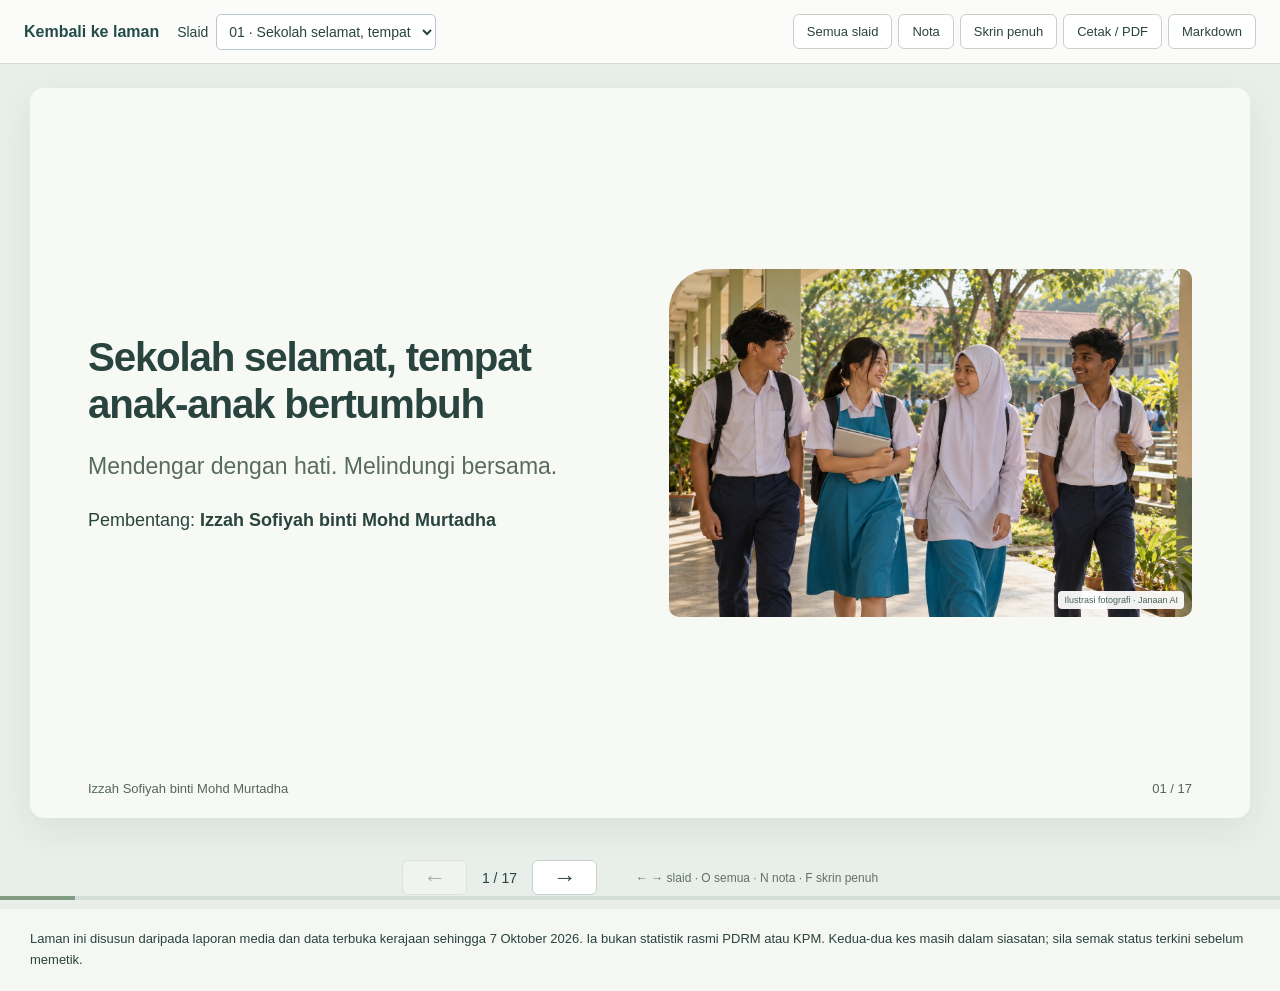
==== slaid/index.html @ 95ad990e "Create school safety report website and illustrated presentation" ====
<!doctype html>
<html lang="ms"><head><meta charset="utf-8"><meta name="viewport" content="width=device-width,initial-scale=1"><meta name="theme-color" content="#142c46"><meta name="description" content="Keselamatan dan kesejahteraan murid: cadangan berteraskan ihsan, tanggungjawab dan teknologi. Pembentang: Izzah Sofiyah binti Mohd Murtadha."><title>Sekolah selamat | Izzah Sofiyah</title><style>:root{--navy:#142c46;--blue:#244863;--gold:#dec28b;--paper:#f5f7fa;--ink:#172e43;--muted:#526478}*{box-sizing:border-box}body{margin:0;background:#dbe2ea;color:var(--ink);font-family:Calibri,"Avenir Next",Arial,sans-serif}button,a,select{-webkit-tap-highlight-color:transparent}button,select,.actions a{font:inherit}button,.actions a{cursor:pointer;border:1px solid #b9c6d3;border-radius:6px;background:white;color:var(--ink);padding:9px 13px;text-decoration:none}button:hover,.actions a:hover{background:#e7edf4}button:disabled{opacity:.35;cursor:default}:focus-visible{outline:3px solid #a97921;outline-offset:3px}.toolbar{min-height:64px;display:flex;align-items:center;gap:18px;padding:10px 24px;background:var(--paper);border-bottom:1px solid #c2cdda}.brand{font-weight:700;color:var(--navy);text-decoration:none;white-space:nowrap}.jump{display:flex;align-items:center;gap:8px;font-size:14px}.jump select{max-width:220px;padding:8px;border:1px solid #b9c6d3;border-radius:5px;background:white;color:var(--ink)}.actions{display:flex;gap:6px;margin-left:auto;font-size:13px}#deck{padding:24px 30px 18px}.slide{position:relative;background:var(--paper);max-width:1280px;min-height:640px;margin:0 auto 24px;padding:55px 66px 68px;border-top:6px solid var(--gold);box-shadow:0 12px 36px #142c4619;overflow-wrap:break-word}.js .slide{display:none}.js .slide.active{display:flex;flex-direction:column;justify-content:center;min-height:0;height:calc(100dvh - 170px)}.slide-content{width:100%;max-width:1120px;margin:auto 0}h1{font-family:Georgia,"Times New Roman",serif;font-weight:400;font-size:clamp(32px,3.6vw,54px);line-height:1.13;letter-spacing:-.025em;margin:0 0 24px;max-width:1000px}h2{font-size:clamp(20px,2vw,28px);line-height:1.3;font-weight:400;color:var(--muted);margin:0 0 25px}p,li{font-size:clamp(19px,1.85vw,27px);line-height:1.48}p{max-width:950px;margin:18px 0}ul{margin:8px 0 22px;padding:0;list-style:none;display:grid;gap:17px}li{padding-left:23px;position:relative}li:before{content:'';position:absolute;width:7px;height:7px;background:#987235;left:0;top:.65em}strong{font-weight:700}blockquote{font-size:clamp(20px,1.9vw,28px);line-height:1.4;margin:30px 0 0;padding:12px 0 12px 22px;border-left:3px solid #aa803b;color:var(--blue);max-width:1040px}footer{position:absolute;bottom:22px;left:66px;right:66px;display:flex;justify-content:space-between;font-size:13px;color:var(--muted)}.cover,.statement{background:var(--navy);color:white}.cover h1{font-size:clamp(40px,4.8vw,70px);max-width:900px}.cover h2{color:var(--gold);font-size:clamp(23px,2.3vw,33px)}.cover p{font-size:clamp(18px,1.65vw,24px);max-width:880px}.cover blockquote,.statement blockquote{color:var(--gold);border-color:var(--gold)}.cover footer,.statement footer{color:#bdcddd}.statement h1{font-size:clamp(42px,5vw,72px);max-width:1000px}.statement p{font-size:clamp(23px,2.4vw,34px)}.pillars ul{grid-template-columns:repeat(3,1fr);gap:30px;margin-top:38px}.pillars li{border-top:3px solid #b49251;padding:24px 0 0}.pillars li:before{display:none}.process ul{counter-reset:step;gap:14px}.process li{padding-left:55px}.process li:before{counter-increment:step;content:counter(step);width:34px;height:34px;top:3px;border-radius:50%;display:grid;place-items:center;background:var(--navy);color:var(--gold);font-size:20px}.table-wrap{overflow-x:auto}table{border-collapse:collapse;width:100%;font-size:clamp(17px,1.65vw,24px);line-height:1.45}th{text-align:left;background:var(--navy);color:white;padding:16px}td{padding:19px 16px;border-bottom:1px solid #bdcad7}tr:nth-child(even){background:#e8eef4}.navigation{display:flex;align-items:center;justify-content:center;gap:15px;padding:0 20px 14px;font-size:14px}.navigation button{font-size:23px;padding:3px 20px}.hint{color:var(--muted);margin-left:24px;font-size:12px}.progress{position:fixed;bottom:0;left:0;width:100%;height:4px;background:#c5d1dd}#progress{height:100%;background:#a77a2f}#note-panel{position:fixed;z-index:4;bottom:52px;right:24px;width:min(560px,calc(100% - 48px));max-height:50vh;overflow:auto;padding:24px;background:#fff;box-shadow:0 5px 40px #0005;border:2px solid var(--gold);border-radius:8px}#note-panel section{display:none}#note-panel section.active{display:block}#note-panel h2{font-size:20px;margin:6px 0}#note-panel p{font-size:18px;line-height:1.6}#close-notes{float:right;font-size:13px}.overview .slide,.js.overview .slide{display:flex;height:auto;min-height:650px;margin-bottom:28px}.overview #deck{max-width:1340px;margin:auto}.overview .slide{cursor:pointer}.noscript{text-align:center}body:fullscreen .toolbar{display:none}body:fullscreen .slide.active{height:calc(100dvh - 100px)}@media(max-height:750px) and (min-width:801px){.slide{padding:30px 48px 48px}h1{font-size:38px;margin-bottom:18px}h2{font-size:23px;margin-bottom:17px}p,li{font-size:21px}ul{gap:12px}blockquote{margin-top:18px;font-size:22px}footer{bottom:15px;left:48px;right:48px}.cover h1,.statement h1{font-size:52px}.statement p{font-size:27px}td{padding:12px}table{font-size:19px}}@media(max-width:800px){.toolbar{flex-wrap:wrap;padding:10px 14px;gap:8px}.actions{width:100%;margin:0;flex-wrap:wrap;font-size:12px}.jump{margin-left:auto}.jump select{max-width:180px}#deck{padding:14px 12px}.js .slide.active{height:auto;min-height:calc(100dvh - 225px)}.slide{padding:32px 25px 65px;min-height:0}.cover h1,.statement h1{font-size:40px}.pillars ul{grid-template-columns:1fr;gap:15px}.pillars li{padding-top:12px}.slide footer{left:25px;right:25px;font-size:10px}blockquote{margin-top:22px}.hint{display:none}table{font-size:16px;min-width:600px}.navigation{padding-bottom:15px}.overview .slide,.js.overview .slide{min-height:0}body:fullscreen .slide.active{height:auto;min-height:calc(100dvh - 90px)}}@media print{@page{size:landscape;margin:0}body{background:white}.toolbar,.navigation,.progress,#note-panel,.noscript{display:none!important}#deck{padding:0!important;margin:0!important;max-width:none!important}.slide,.js .slide,.js .slide.active,.js.overview .slide{display:flex!important;flex-direction:column;justify-content:center;width:100%;height:100vh!important;min-height:0!important;max-width:none;margin:0;box-shadow:none;break-after:page;padding:14mm 17mm 18mm;print-color-adjust:exact;-webkit-print-color-adjust:exact}.slide:last-child{break-after:auto}h1{font-size:31pt}.cover h1,.statement h1{font-size:42pt}h2{font-size:19pt}p,li,.cover p{font-size:17pt}.statement p{font-size:22pt}blockquote{font-size:18pt}table{font-size:15pt}.slide footer{bottom:8mm}}
/* Softer teaching style: generous photo panels, calm green, shorter copy. */
:root{--navy:#234c49;--blue:#356a60;--gold:#d7b982;--paper:#fbfcf9;--ink:#29433f;--muted:#62716a}body{background:#e8eee9}.toolbar{border-color:#d1dcd5}.brand{font-weight:600}.slide{border-top:0;border-radius:14px;box-shadow:0 12px 35px #26483d12;padding:45px 58px 65px}.slide h1{font-family:"Avenir Next",Calibri,Arial,sans-serif;font-weight:600;font-size:clamp(32px,3.35vw,48px);letter-spacing:-.03em;max-width:1020px;line-height:1.15}.slide h2{color:#74816e;font-size:25px}.slide li{line-height:1.5}.slide li:before{background:#85a896;border-radius:50%}.slide blockquote{color:#476e61;border-color:#c9b482;font-size:24px;font-weight:400}.slide footer{left:58px;right:58px;color:#6c7d73}.slide.cover,.slide.statement,.slide.story{background:#f7faf4;color:var(--ink)}.slide.with-photo.active{display:grid;grid-template-columns:1.05fr 1fr;gap:32px;align-items:center;justify-content:normal}.slide.with-photo .slide-content{margin:0;min-width:0}.slide.with-photo h1{font-size:clamp(32px,3.15vw,46px);line-height:1.16}.slide.with-photo h2{font-size:23px}.slide.with-photo p{font-size:22px;line-height:1.5}.slide.cover p{font-size:18px}.slide.cover strong{font-weight:600}.slide.with-photo blockquote{font-size:23px;margin-top:24px}.slide-photo{margin:0;align-self:stretch;position:relative;min-width:0;min-height:0;display:flex;align-items:center}.slide-photo img{width:100%;height:100%;object-fit:cover;border-radius:90px 12px 12px 12px;object-position:center;min-height:0}.slide-photo figcaption{position:absolute;bottom:12px;right:12px;background:#fffE;color:#456359;border-radius:4px;padding:5px 8px;font-size:10px}.slide.closing{background:#234c49;color:#fff}.slide.closing h1{color:#fff}.slide.closing p{color:#e0ebe3}.slide.closing footer{color:#c6d6cf}.slide.story{background:#ecf2e8}.slide.story h1{font-size:55px;max-width:930px}.slide.story p{font-size:31px}.pillars li{border-color:#a7bda6}.pillars ul{gap:34px}.process li:before{background:#456b60;color:white}th{background:#456b60}td{border-color:#ccd8ce}tr:nth-child(even){background:#edf3ec}.overview .slide.with-photo{display:grid;height:660px}.overview .slide{border:1px solid #d4ded4}.progress{background:#d3ded7}#progress{background:#819c82}button,.actions a{border-color:#c6d2c9}button:hover,.actions a:hover{background:#e6eee5}.story:after{content:'“';position:absolute;right:65px;top:20px;font-family:Georgia,serif;font-size:190px;color:#d2dfce;pointer-events:none;z-index:0}.story .slide-content{position:relative;z-index:1}@media(max-height:750px) and (min-width:801px){.slide{padding:32px 48px 55px}.slide h1{font-size:37px}.slide h2{font-size:22px}.slide.with-photo h1{font-size:37px}.slide.with-photo p{font-size:20px}.slide.cover p{font-size:17px}.slide.with-photo blockquote{font-size:21px}.slide footer{left:48px;right:48px}.slide.story h1{font-size:49px}.slide.story p{font-size:28px}}@media(max-width:800px){.slide{padding:30px 25px 60px}.slide.with-photo.active,.overview .slide.with-photo{display:flex;flex-direction:column;height:auto;gap:22px}.slide.with-photo h1{font-size:34px}.slide.with-photo p{font-size:20px}.slide-photo{width:100%;height:260px;min-height:260px;order:1}.slide-photo img{border-radius:36px 8px 8px 8px;object-position:center 40%}.slide.with-photo .slide-content{order:0}.slide h1{font-size:32px}.slide h2{font-size:22px}.slide footer{left:25px;right:25px}.slide.story h1{font-size:38px}.slide.story p{font-size:25px}.slide blockquote{font-size:21px}.story:after{font-size:120px;right:20px}.slide li{font-size:20px}.slide.closing .slide-photo{height:220px;min-height:220px}}@media print{.slide{border-radius:0}.slide.with-photo,.js .slide.with-photo,.js .slide.with-photo.active{display:grid!important;grid-template-columns:1.05fr 1fr;gap:8mm}.slide-photo{height:145mm;min-height:0}.slide.with-photo h1{font-size:30pt}.slide.with-photo p,.slide.cover p{font-size:15pt}.slide.with-photo h2{font-size:18pt}.slide h1{font-size:29pt}.slide h2{font-size:19pt}.slide blockquote{font-size:17pt}.slide.story h1{font-size:38pt}.slide.story p{font-size:24pt}}
/* Keep photographic compositions intact and let the slide breathe. */
.slide.with-photo .slide-photo{align-self:center;height:auto;aspect-ratio:3/2;width:100%;background:#e8eee4;border-radius:42px 10px 10px 10px;overflow:hidden}.slide.with-photo .slide-photo img{height:100%;object-fit:contain;border-radius:0}.slide.with-photo .slide-photo figcaption{font-size:9px;bottom:8px;right:8px;padding:4px 6px}.slide.with-photo.story:after{display:none}.slide.with-photo.story h1{font-size:clamp(32px,3.15vw,46px)}.slide.with-photo.story p{font-size:24px}.slide.with-photo li{font-size:22px}.slide.with-photo.closing .slide-photo{background:#335b53}@media(max-height:750px) and (min-width:801px){.slide.with-photo li{font-size:20px}.slide.with-photo.story h1{font-size:37px}.slide.with-photo.story p{font-size:22px}}@media(max-width:800px){.slide.with-photo .slide-photo{min-height:0;height:auto;aspect-ratio:3/2;border-radius:28px 8px 8px 8px}.slide.with-photo li{font-size:20px}.slide.with-photo.story h1{font-size:34px}.slide.with-photo.story p{font-size:21px}}@media print{.slide.with-photo .slide-photo{height:auto;aspect-ratio:3/2;min-height:0}.slide.with-photo li{font-size:15pt}.slide.with-photo.story h1{font-size:30pt}.slide.with-photo.story p{font-size:17pt}}
/* Photographic layouts are authored into each slide, rather than a separate gallery. */
.slide.with-photo.ribbon.active,.overview .slide.with-photo.ribbon{display:grid;grid-template-columns:minmax(0,1fr) 29%;gap:34px}.slide.with-photo.ribbon .slide-photo{height:100%;max-height:440px;aspect-ratio:auto;border-radius:55px 10px 10px 10px}.slide.with-photo.ribbon .slide-photo img{object-fit:cover;object-position:50% 50%}.slide.with-photo.ribbon h1{font-size:36px}.slide.with-photo.ribbon h2{font-size:22px}.slide.with-photo.ribbon ul{gap:20px}.slide.with-photo.ribbon li{font-size:20px}.slide.with-photo.ribbon blockquote{font-size:21px}.slide.with-photo.process li{padding-left:47px}.slide.with-photo.process li:before{font-size:17px;width:30px;height:30px}.slide.with-photo:not(.cover):not(.closing) .slide-photo{box-shadow:0 9px 22px #234c4912}@media(max-width:800px){.slide.with-photo.ribbon.active,.overview .slide.with-photo.ribbon{display:flex}.slide.with-photo.ribbon .slide-photo{height:auto;max-height:none;aspect-ratio:3/2}.slide.with-photo.ribbon .slide-photo img{object-fit:contain}.slide.with-photo.ribbon h1{font-size:32px}}@media print{.slide.with-photo.ribbon,.js .slide.with-photo.ribbon.active{grid-template-columns:minmax(0,1fr) 29%}.slide.with-photo.ribbon h1{font-size:28pt}.slide.with-photo.ribbon li{font-size:15pt}}

.slide h2{color:#596c5b}.slide footer{color:#53665c}.slide.closing footer{color:#c6d6cf}</style></head>
<body><header class="toolbar"><a class="brand" href="../slaid.html">Kembali ke laman</a><label class="jump">Slaid <select id="jump" aria-label="Pilih slaid"><option value="1">01 · Sekolah selamat, tempat anak-anak bertumbuh</option><option value="2">02 · Kita mahu mereka datang dengan harapan, pulang dengan senyuman.</option><option value="3">03 · Melihat sekolah melalui mata seorang anak</option><option value="4">04 · Sebelum mencari jawapan, mari memahami.</option><option value="5">05 · Ada anak yang ingin bercerita, tetapi belum berani.</option><option value="6">06 · Perlindungan tumbuh apabila kita bergerak bersama</option><option value="7">07 · Kehadiran kita boleh membawa makna</option><option value="8">08 · Apabila seorang anak mula bercerita…</option><option value="9">09 · Rumah dan sekolah, satu lingkungan sokongan</option><option value="10">10 · Teknologi boleh mendekatkan bantuan</option><option value="11">11 · Bayangkan satu butang bantuan ditekan.</option><option value="12">12 · Menjaga keselamatan, memelihara maruah</option><option value="13">13 · Kita boleh bermula, langkah demi langkah.</option><option value="14">14 · Bagaimana kita tahu usaha ini membantu?</option><option value="15">15 · Tiga ikhtiar untuk masa hadapan mereka</option><option value="16">16 · Teknologi membantu. Kasih dan tanggungjawab melindungi.</option><option value="17">17 · Asas kandungan dan batas tafsiran</option></select></label><div class="actions"><button id="overview" title="Semua slaid (O)" aria-pressed="false">Semua slaid</button><button id="notes" title="Nota pembentang (N)" aria-pressed="false">Nota</button><button id="fullscreen" title="Skrin penuh (F)">Skrin penuh</button><button id="print">Cetak / PDF</button><a href="slides.md" download>Markdown</a></div></header>
<main id="deck"><section class="slide cover with-photo" id="slaid-1" aria-label="Slaid 1: Sekolah selamat, tempat anak-anak bertumbuh" tabindex="-1"><div class="slide-content"><h1>Sekolah selamat, tempat anak-anak bertumbuh</h1>
<h2>Mendengar dengan hati. Melindungi bersama.</h2>
<p>Pembentang: <strong>Izzah Sofiyah binti Mohd Murtadha</strong></p></div><figure class="slide-photo"><img src="assets/sahabat-sekolah.png" alt="Sahabat berjalan bersama di sekolah; ilustrasi fotografi AI"><figcaption>Ilustrasi fotografi · Janaan AI</figcaption></figure><footer><span>Izzah Sofiyah binti Mohd Murtadha</span><span>01 / 17</span></footer></section><section class="slide photo with-photo" id="slaid-2" aria-label="Slaid 2: Kita mahu mereka datang dengan harapan, pulang dengan senyuman." tabindex="-1"><div class="slide-content"><h1>Kita mahu mereka datang dengan harapan, pulang dengan senyuman.</h1>
<p>Belajar, berkawan dan membesar tanpa rasa takut.</p>
<blockquote>Rasa selamat ialah permulaan kepada pembelajaran.</blockquote></div><figure class="slide-photo"><img src="assets/sahabat-sekolah.png" alt="Persahabatan dalam suasana sekolah yang tenang; ilustrasi fotografi AI"><figcaption>Ilustrasi fotografi · Janaan AI</figcaption></figure><footer><span>Izzah Sofiyah binti Mohd Murtadha</span><span>02 / 17</span></footer></section><section class="slide photo with-photo" id="slaid-3" aria-label="Slaid 3: Melihat sekolah melalui mata seorang anak" tabindex="-1"><div class="slide-content"><h1>Melihat sekolah melalui mata seorang anak</h1>
<ul><li><strong>Di kelas</strong> , berani bertanya.</li><li><strong>Di asrama</strong> , tahu tempat meminta bantuan.</li><li><strong>Bersama rakan, juga dalam talian</strong> , dihormati dan diterima.</li></ul>
<blockquote>Rasa selamat bermula dalam pengalaman sehari-hari.</blockquote></div><figure class="slide-photo"><img src="assets/sahabat-sekolah.png" alt="Murid menikmati persahabatan dalam suasana sekolah yang mesra; ilustrasi fotografi AI"><figcaption>Ilustrasi fotografi · Janaan AI</figcaption></figure><footer><span>Izzah Sofiyah binti Mohd Murtadha</span><span>03 / 17</span></footer></section><section class="slide photo with-photo" id="slaid-4" aria-label="Slaid 4: Sebelum mencari jawapan, mari memahami." tabindex="-1"><div class="slide-content"><h1>Sebelum mencari jawapan, mari memahami.</h1>
<ul><li><strong>Dengar</strong> murid, keluarga dan pendidik.</li><li><strong>Fahami</strong> hubungan rakan dan keadaan sekolah.</li><li><strong>Semak bukti</strong> sebelum membuat kesimpulan.</li></ul>
<blockquote>Memahami dahulu membuka jalan untuk membantu.</blockquote></div><figure class="slide-photo"><img src="assets/guru-mendengar.png" alt="Guru mendengar pengalaman murid dengan penuh perhatian; ilustrasi fotografi AI"><figcaption>Ilustrasi fotografi · Janaan AI</figcaption></figure><footer><span>Izzah Sofiyah binti Mohd Murtadha</span><span>04 / 17</span></footer></section><section class="slide photo with-photo" id="slaid-5" aria-label="Slaid 5: Ada anak yang ingin bercerita, tetapi belum berani." tabindex="-1"><div class="slide-content"><h1>Ada anak yang ingin bercerita, tetapi belum berani.</h1>
<p>Mungkin dia bimbang tidak dipercayai. Mungkin dia takut keadaan menjadi lebih sukar.</p>
<blockquote>Langkah pertama kita: menyediakan ruang untuk didengar.</blockquote></div><figure class="slide-photo"><img src="assets/guru-mendengar.png" alt="Guru memberi perhatian ketika murid berbicara; ilustrasi fotografi AI"><figcaption>Ilustrasi fotografi · Janaan AI</figcaption></figure><footer><span>Izzah Sofiyah binti Mohd Murtadha</span><span>05 / 17</span></footer></section><section class="slide pillars ribbon with-photo" id="slaid-6" aria-label="Slaid 6: Perlindungan tumbuh apabila kita bergerak bersama" tabindex="-1"><div class="slide-content"><h1>Perlindungan tumbuh apabila kita bergerak bersama</h1>
<h2>Tiga perkara yang saling melengkapi</h2>
<ul><li><strong>Hubungan yang dipercayai</strong> , ada seseorang yang sudi mendengar.</li><li><strong>Tindakan yang jelas</strong> , bantuan diteruskan sehingga murid terlindung.</li><li><strong>Alat yang membantu</strong> , teknologi memudahkan kita menghubungkan kedua-duanya.</li></ul>
<blockquote>Mulakan dengan manusia, kemudian pilih alat yang benar-benar diperlukan.</blockquote></div><figure class="slide-photo"><img src="assets/guru-mendengar.png" alt="Hubungan yang dipercayai antara guru dengan murid; ilustrasi fotografi AI"><figcaption>Ilustrasi fotografi · Janaan AI</figcaption></figure><footer><span>Izzah Sofiyah binti Mohd Murtadha</span><span>06 / 17</span></footer></section><section class="slide photo with-photo" id="slaid-7" aria-label="Slaid 7: Kehadiran kita boleh membawa makna" tabindex="-1"><div class="slide-content"><h1>Kehadiran kita boleh membawa makna</h1>
<h2>Perhatian kecil, makna yang besar</h2>
<ul><li><strong>Bertanya khabar</strong> dan mengenali murid.</li><li><strong>Bimbing rakan menjaga rakan</strong>, tanpa hukuman oleh senior.</li><li><strong>Amalkan empati</strong> dalam kehidupan sekolah.</li><li><strong>Sokong guru dan warden</strong> dalam amanah menjaga anak-anak.</li></ul></div><figure class="slide-photo"><img src="assets/guru-menyambut.png" alt="Guru menyambut dan mendengar murid di sekolah; ilustrasi fotografi AI"><figcaption>Ilustrasi fotografi · Janaan AI</figcaption></figure><footer><span>Izzah Sofiyah binti Mohd Murtadha</span><span>07 / 17</span></footer></section><section class="slide photo process with-photo" id="slaid-8" aria-label="Slaid 8: Apabila seorang anak mula bercerita…" tabindex="-1"><div class="slide-content"><h1>Apabila seorang anak mula bercerita…</h1>
<ul><li><strong>Dengar</strong> dengan tenang.</li><li><strong>Lindungi</strong> keselamatannya.</li><li><strong>Hubungkan</strong> dengan petugas yang membantu.</li><li><strong>Susuli</strong> sehingga bantuan sampai.</li></ul>
<blockquote>Kepercayaan tumbuh selepas kita mendengar dan bertindak.</blockquote></div><figure class="slide-photo"><img src="assets/guru-mendengar.png" alt="Perbualan yang membuka jalan kepada bantuan; ilustrasi fotografi AI"><figcaption>Ilustrasi fotografi · Janaan AI</figcaption></figure><footer><span>Izzah Sofiyah binti Mohd Murtadha</span><span>08 / 17</span></footer></section><section class="slide photo with-photo" id="slaid-9" aria-label="Slaid 9: Rumah dan sekolah, satu lingkungan sokongan" tabindex="-1"><div class="slide-content"><h1>Rumah dan sekolah, satu lingkungan sokongan</h1>
<p>Perbualan yang tenang membuka ruang untuk anak berkongsi.</p>
<p><strong>“Apa yang menggembirakan hari ini? Ada perkara yang membuat kamu tidak selesa?”</strong></p>
<blockquote>Cadangan pembuka bicara, bukan soal siasat.</blockquote></div><figure class="slide-photo"><img src="assets/keluarga-mendengar.png" alt="Ibu mendengar anak bercerita selepas sekolah; ilustrasi fotografi AI"><figcaption>Ilustrasi fotografi · Janaan AI</figcaption></figure><footer><span>Izzah Sofiyah binti Mohd Murtadha</span><span>09 / 17</span></footer></section><section class="slide  " id="slaid-10" aria-label="Slaid 10: Teknologi boleh mendekatkan bantuan" tabindex="-1"><div class="slide-content"><h1>Teknologi boleh mendekatkan bantuan</h1>
<h2>Pilih mengikut keperluan sekolah</h2>
<div class="table-wrap"><table><thead><tr><th>Apabila murid memerlukan…</th><th>Alat boleh membantu…</th><th>Orang dewasa tetap perlu…</th></tr></thead><tbody><tr><td>Ruang untuk melapor</td><td>Saluran aduan digital</td><td>Mendengar dan melindungi pengadu</td></tr><tr><td>Bantuan segera</td><td>Butang SOS</td><td>Menerima amaran dan hadir membantu</td></tr><tr><td>Kawasan lebih terjaga</td><td>Rekod rondaan, sensor terpilih</td><td>Menyemak keadaan dan bertindak</td></tr><tr><td>Perhatian berterusan</td><td>Rekod tindakan susulan</td><td>Kembali memastikan murid selamat</td></tr></tbody></table></div></div><footer><span>Izzah Sofiyah binti Mohd Murtadha</span><span>10 / 17</span></footer></section><section class="slide photo story with-photo" id="slaid-11" aria-label="Slaid 11: Bayangkan satu butang bantuan ditekan." tabindex="-1"><div class="slide-content"><h1>Bayangkan satu butang bantuan ditekan.</h1>
<h2>Situasi rekaan untuk direnungkan bersama</h2>
<p>Amaran sampai ke telefon petugas.</p>
<p><strong>Namun, siapa yang akan datang?</strong></p>
<blockquote>Alat boleh menghantar isyarat. Perlindungan memerlukan seseorang yang menyahutnya.</blockquote></div><figure class="slide-photo"><img src="assets/teknologi-membantu.png" alt="Guru menerima maklumat melalui telefon dan bersedia mendapatkan bantuan; ilustrasi fotografi AI"><figcaption>Ilustrasi fotografi · Janaan AI</figcaption></figure><footer><span>Izzah Sofiyah binti Mohd Murtadha</span><span>11 / 17</span></footer></section><section class="slide photo with-photo" id="slaid-12" aria-label="Slaid 12: Menjaga keselamatan, memelihara maruah" tabindex="-1"><div class="slide-content"><h1>Menjaga keselamatan, memelihara maruah</h1>
<ul><li><strong>Jaga kerahsiaan</strong> maklumat murid.</li><li><strong>Semak amaran</strong>; alat boleh tersilap.</li><li><strong>Sediakan bantuan tanpa peranti.</strong></li><li><strong>Elakkan label automatik</strong> terhadap murid.</li></ul>
<blockquote>Menjaga dengan penuh hormat.</blockquote></div><figure class="slide-photo"><img src="assets/teknologi-membantu.png" alt="Teknologi digunakan dengan pertimbangan manusia; ilustrasi fotografi AI"><figcaption>Ilustrasi fotografi · Janaan AI</figcaption></figure><footer><span>Izzah Sofiyah binti Mohd Murtadha</span><span>12 / 17</span></footer></section><section class="slide photo process with-photo" id="slaid-13" aria-label="Slaid 13: Kita boleh bermula, langkah demi langkah." tabindex="-1"><div class="slide-content"><h1>Kita boleh bermula, langkah demi langkah.</h1>
<ul><li><strong>Kenali keperluan</strong> , dengar dan fahami sekolah.</li><li><strong>Cuba bersama</strong> , sokong petugas, pilih alat yang sesuai.</li><li><strong>Nilai dan perbaiki</strong> , perluas usaha yang berkesan.</li></ul>
<blockquote>Beri masa, latihan dan sokongan untuk perubahan bertumbuh.</blockquote></div><figure class="slide-photo"><img src="assets/guru-menyambut.png" alt="Guru dan murid membina suasana sekolah yang menyokong; ilustrasi fotografi AI"><figcaption>Ilustrasi fotografi · Janaan AI</figcaption></figure><footer><span>Izzah Sofiyah binti Mohd Murtadha</span><span>13 / 17</span></footer></section><section class="slide photo with-photo" id="slaid-14" aria-label="Slaid 14: Bagaimana kita tahu usaha ini membantu?" tabindex="-1"><div class="slide-content"><h1>Bagaimana kita tahu usaha ini membantu?</h1>
<ul><li>Anak lebih <strong>selesa bersuara</strong>.</li><li>Bantuan <strong>lebih cepat sampai</strong>.</li><li>Ada yang <strong>terus mengambil berat</strong>.</li><li><strong>Kejadian berulang berkurang</strong>.</li></ul>
<blockquote>Lihat perlindungan yang dirasai anak-anak.</blockquote></div><figure class="slide-photo"><img src="assets/sahabat-sekolah.png" alt="Rasa selamat dan persahabatan yang ingin kita pelihara; ilustrasi fotografi AI"><figcaption>Ilustrasi fotografi · Janaan AI</figcaption></figure><footer><span>Izzah Sofiyah binti Mohd Murtadha</span><span>14 / 17</span></footer></section><section class="slide pillars ribbon with-photo" id="slaid-15" aria-label="Slaid 15: Tiga ikhtiar untuk masa hadapan mereka" tabindex="-1"><div class="slide-content"><h1>Tiga ikhtiar untuk masa hadapan mereka</h1>
<h2>Dengan penuh takzim, dipersembahkan untuk pertimbangan</h2>
<ul><li><strong>Perkukuh hubungan</strong> , sokong guru, warden, kaunselor dan keluarga.</li><li><strong>Pastikan bantuan sampai</strong> , jadikan setiap aduan amanah yang disusuli.</li><li><strong>Pilih teknologi dengan cermat</strong> , uji manfaatnya sebelum diperluas.</li></ul>
<blockquote>Usaha yang baik bermula dengan keprihatinan dan diteruskan dengan tanggungjawab.</blockquote></div><figure class="slide-photo"><img src="assets/keluarga-mendengar.png" alt="Keprihatinan keluarga sebagai asas perlindungan; ilustrasi fotografi AI"><figcaption>Ilustrasi fotografi · Janaan AI</figcaption></figure><footer><span>Izzah Sofiyah binti Mohd Murtadha</span><span>15 / 17</span></footer></section><section class="slide photo closing with-photo" id="slaid-16" aria-label="Slaid 16: Teknologi membantu. Kasih dan tanggungjawab melindungi." tabindex="-1"><div class="slide-content"><h1>Teknologi membantu. Kasih dan tanggungjawab melindungi.</h1>
<p><strong>Teknologi bukanlah penyelesaian muktamad.</strong></p>
<p>Anak-anak memerlukan manusia yang mendengar, mengambil berat dan hadir apabila diperlukan.</p>
<p>Sekian, sembah patik.</p></div><figure class="slide-photo"><img src="assets/guru-menyambut.png" alt="Kehadiran pendidik yang prihatin di sisi murid; ilustrasi fotografi AI"><figcaption>Ilustrasi fotografi · Janaan AI</figcaption></figure><footer><span>Izzah Sofiyah binti Mohd Murtadha</span><span>16 / 17</span></footer></section><section class="slide  " id="slaid-17" aria-label="Slaid 17: Asas kandungan dan batas tafsiran" tabindex="-1"><div class="slide-content"><h1>Asas kandungan dan batas tafsiran</h1>
<ul><li><strong>Bahan asas:</strong> Laporan_Kes_Pembunuhan_Sekolah_2026.md yang dibekalkan, serta draf persembahan umum.</li><li><strong>Batas bukti:</strong> butiran kes dan angka laporan asal belum disahkan semula; tidak dipersembahkan sebagai dapatan rasmi.</li><li><strong>Status:</strong> cadangan untuk perbincangan; tiada penilaian keberkesanan program atau teknologi dilakukan dalam pembentangan ini.</li><li><strong>Visual:</strong> lima ilustrasi fotografi janaan AI; bukan foto murid, institusi atau kejadian sebenar.</li><li><strong>Skop:</strong> keselamatan dan kesejahteraan murid di Malaysia; bebas daripada kepentingan institusi atau pembekal tertentu.</li></ul></div><footer><span>Izzah Sofiyah binti Mohd Murtadha</span><span>17 / 17</span></footer></section></main><aside id="note-panel" hidden aria-label="Nota pembentang"><button id="close-notes" aria-label="Tutup nota">Tutup ×</button><section data-note="1"><h2>Nota slaid 1</h2><p>Ampun Tuanku beribu-ribu ampun, sembah patik mohon diampun. Patik memohon perkenan Tuanku untuk mempersembahkan cadangan memperkukuh keselamatan dan kesejahteraan anak-anak di institusi pendidikan. Persembahan ini merupakan cadangan umum, bukan dapatan siasatan mana-mana kes.</p></section><section data-note="2"><h2>Nota slaid 2</h2><p>Keselamatan bukan sekadar ketiadaan kecederaan. Anak-anak juga perlu bebas daripada ketakutan, penghinaan, ugutan dan pemulauan. Inilah matlamat yang sepatutnya memandu setiap pelaburan dan tindakan kita.</p></section><section data-note="3"><h2>Nota slaid 3</h2><p>Laporan asal menjadi titik mula untuk memahami isu. Skop persembahan diperluas supaya tindakan boleh disesuaikan dengan pelbagai institusi, termasuk keperluan murid yang berbeza. Kita tidak menganggap semua sekolah mempunyai risiko atau sumber yang sama.</p>
<p>Huraian tambahan:  Perlindungan hadir dalam perkara sehari-hari  - Di kelas , berani bertanya tanpa ditertawakan. - Di asrama dan kawasan sekolah , tahu ada orang dewasa yang boleh membantu. - Dalam persahabatan dan ruang digital , dihormati, diterima dan tidak diugut.   Setiap sekolah berbeza. Keperluan untuk rasa selamat dikongsi bersama.</p></section><section data-note="4"><h2>Nota slaid 4</h2><p>Laporan asal membincangkan dua kes serta data pendapatan, jenayah dan premis hiburan. Sampel tersebut tidak memadai untuk inferens sebab-akibat. Angka, nama dan butiran kes yang belum disahkan semula tidak diulang dalam slaid awam ini. Kita juga tidak boleh menolak pengaruh sosioekonomi hanya kerana dua daerah berbeza.</p>
<p>Huraian tambahan:  Di sebalik setiap kebimbangan, ada pengalaman yang perlu didengar  - Dengar suara murid, bersama pandangan keluarga dan pendidik. - Teliti keadaan sebenar: hubungan rakan, budaya sekolah dan pengawasan. - Berhati-hati membuat kesimpulan; beberapa kes belum menerangkan keseluruhan masalah.   Kita mencari jalan membantu, tanpa terburu-buru menyalahkan.</p></section><section data-note="5"><h2>Nota slaid 5</h2><p>Ampun Tuanku, tidak semua anak dapat terus menyatakan apa yang dialaminya. Kita boleh membuka ruang dengan mendengar tanpa memperkecilkan perasaannya. Ketakutan untuk melapor, ruang kurang diawasi, normalisasi kekerasan dan aduan tanpa susulan ialah perkara yang dicadangkan untuk diteliti di sekolah; bukan dapatan terhadap semua institusi.</p></section><section data-note="6"><h2>Nota slaid 6</h2><p>Cadangan ini meletakkan manusia dan tata kelola sebagai asas. Alat yang canggih tidak menggantikan hubungan yang dipercayai atau petugas yang mencukupi. Dana perlu menyokong keseluruhan sistem perlindungan.</p></section><section data-note="7"><h2>Nota slaid 7</h2><p>Guru dan warden tidak boleh dipertanggungjawabkan tanpa sumber yang memadai. Pentadbir perlu menilai jadual tugas, keletihan dan laluan mendapatkan bantuan. Tindakan terhadap pelaku hendaklah adil, disertai intervensi sesuai, sambil mengutamakan keselamatan mangsa.</p></section><section data-note="8"><h2>Nota slaid 8</h2><p>Kerahsiaan perlu diurus secara bertanggungjawab. Jangan menjanjikan kerahsiaan mutlak apabila bantuan perlindungan memerlukan perkongsian terhad. Jangan paksa mangsa bersemuka atau berdamai dalam keadaan tidak selamat. Aduan tanpa nama boleh dibenarkan, tetapi setiap dakwaan tetap perlu disemak secara adil.</p>
<p>Murid perlu mempunyai saluran alternatif jika aduan melibatkan pihak dalam rantaian pentadbiran biasa. Tetapkan petugas dan tempoh respons yang jelas.</p>
<p>Huraian tambahan:  Sambut keberaniannya dengan bantuan yang nyata  - Dengar dengan tenang , beri ruang, tanpa terus menyalahkan. - Pastikan dia selamat , fahami keperluan dan risiko segera. - Hubungkan dengan bantuan , tetapkan siapa yang akan bertindak. - Kembali bertanya khabar , pastikan bantuan itu benar-benar sampai.   Kepercayaan dibina melalui apa yang kita lakukan selepas mendengar.</p></section><section data-note="9"><h2>Nota slaid 9</h2><p>Perubahan tingkah laku tidak dengan sendirinya membuktikan buli atau masalah tertentu. Ia alasan untuk mendengar dan mendapatkan penilaian sesuai. Komunikasi hendaklah menghormati privasi serta keadaan keluarga dan tidak menambah beban kepada mangsa.</p></section><section data-note="10"><h2>Nota slaid 10</h2><p>Ini ialah pilihan, bukan senarai pembelian wajib. Penempatan kamera atau sensor perlu mengambil kira keperluan, privasi dan kesesuaian ruang. Sensor tanpa kamera tetap boleh menghasilkan data sensitif. Kos latihan dan penyelenggaraan perlu dinilai bersama kos perkakasan.</p></section><section data-note="11"><h2>Nota slaid 11</h2><p>Bayangkan satu situasi rekaan: butang SOS berfungsi dan amaran dihantar, tetapi telefon petugas tidak dipantau atau tiada petugas gantian. Alat berjaya secara teknikal, namun perlindungan belum berlaku. Contoh ini bukan merujuk kepada mana-mana kejadian sebenar.</p></section><section data-note="12"><h2>Nota slaid 12</h2><p>Sebelum rintis, lakukan penilaian privasi, keselamatan, etika dan keperluan undang-undang yang terpakai. AI generatif, jika digunakan, hendaklah terhad kepada sokongan seperti latihan atau penstrukturan maklumat dengan semakan manusia. Ia bukan kaunselor kecemasan dan bukan pembuat keputusan disiplin.</p>
<p>Huraian tambahan:  Anak-anak juga perlu berasa dipercayai  - Ambil hanya data yang diperlukan dan jaga kerahsiaannya. - Semak setiap amaran dengan manusia; alat juga boleh tersilap. - Sediakan bantuan tanpa peranti, supaya tiada anak tertinggal. - Elakkan label automatik berdasarkan wajah, emosi atau skor risiko.   Teknologi yang baik membantu kita menjaga, dengan penuh hormat.</p></section><section data-note="13"><h2>Nota slaid 13</h2><p>Fasa ini ialah cadangan, bukan program yang telah diluluskan. Pilih institusi rintis yang mewakili bandar, luar bandar, sekolah harian dan berasrama tanpa melabel sekolah sebagai bermasalah. Tetapkan garis dasar dan kaedah penilaian sebelum pelaksanaan.</p>
<p>Pemilihan sekolah rintis perlu merangkumi konteks bandar, luar bandar, harian dan berasrama.</p>
<p>Huraian tambahan:  Cadangan untuk dilaksanakan bersama  - Kenali keperluan sekolah , dengar murid, semak pengawasan dan perjalanan aduan. - Cuba dalam skala kecil , kukuhkan petugas dan proses; tambah alat yang sesuai. - Belajar daripada pengalaman , nilai hasil, baiki kelemahan, perluas yang berkesan.   Sediakan masa, latihan dan sumber untuk mereka yang menjalankan amanah ini.</p></section><section data-note="14"><h2>Nota slaid 14</h2><p>Gunakan maklum balas murid secara selamat serta rekod yang dinyahkenal pasti apabila sesuai. Jangan menilai sekolah semata-mata melalui jumlah aduan yang rendah kerana ini boleh menggalakkan penyembunyian. Nilai juga beban kerja, amaran palsu dan pengalaman pengguna.</p>
<p>Bilangan aduan mungkin meningkat apabila kepercayaan bertambah; tafsir bersama bukti lain.</p>
<p>Huraian tambahan:  Lihat perubahan yang dirasai oleh anak-anak  - Lebih selesa bersuara dan tahu kepada siapa hendak meminta bantuan. - Bantuan lebih cepat sampai apabila mereka memerlukannya. - Ada yang terus mengambil berat, walaupun tindakan awal sudah selesai. - Kurang kejadian berulang, termasuk tindakan balas selepas melapor.   Ukuran terpenting ialah perlindungan yang dirasai, bukan banyaknya alat yang dipasang.</p></section><section data-note="15"><h2>Nota slaid 15</h2><p>Ampun Tuanku, patik mempersembahkan tiga keutamaan ini untuk pertimbangan. Cadangan pelaksanaan adalah untuk diteliti oleh pihak berkaitan mengikut bidang kuasa dan sumber masing-masing. Persembahan ini tidak menggambarkan perkenan atau sokongan rasmi yang telah diberikan.</p></section><section data-note="16"><h2>Nota slaid 16</h2><p>Ampun Tuanku, teknologi boleh mempercepatkan amaran dan memudahkan pengawasan. Namun, alat tidak boleh memikul amanah mendidik, mendengar dan bertindak. Keselamatan anak-anak ialah tanggungjawab kita bersama. Sekian, sembah patik.</p></section><section data-note="17"><h2>Nota slaid 17</h2><p>Slaid lampiran ini disediakan untuk sesi soal jawab. Pembentangan utama berakhir pada slaid sebelumnya. Sumber asal tidak diterbitkan bersama laman ini kerana butiran kes perlu disahkan sebelum dikongsi semula. Jika angka atau kes khusus ditambah kemudian, sertakan sumber primer dan tarikh pengesahan.</p></section></aside><nav class="navigation" aria-label="Navigasi slaid"><button id="prev" aria-label="Slaid sebelumnya">←</button><span id="counter" role="status" aria-live="polite"></span><button id="next" aria-label="Slaid seterusnya">→</button><span class="hint">← → slaid · O semua · N nota · F skrin penuh</span></nav><div class="progress" aria-hidden="true"><div id="progress"></div></div><noscript><p class="noscript">JavaScript dimatikan. Semua slaid dipaparkan untuk bacaan.</p></noscript><script>(()=>{'use strict';
const slides=[...document.querySelectorAll('.slide')],jump=document.querySelector('#jump');
let current=0, overview=false;document.body.classList.add('js');
function show(index,update=true){current=Math.max(0,Math.min(slides.length-1,index));slides.forEach((s,i)=>{s.classList.toggle('active',i===current);s.setAttribute('aria-hidden',String(!overview&&i!==current));});document.querySelectorAll('[data-note]').forEach((n,i)=>n.classList.toggle('active',i===current));jump.value=String(current+1);document.querySelector('#counter').textContent=`${current+1} / ${slides.length}`;document.querySelector('#prev').disabled=current===0;document.querySelector('#next').disabled=current===slides.length-1;document.querySelector('#progress').style.width=`${(current+1)/slides.length*100}%`;if(update)history.replaceState(null,'',`#slaid-${current+1}`);}
function fromHash(){const match=location.hash.match(/^#slaid-(\d+)$/);show(match?Number(match[1])-1:0,false);}
function toggleOverview(){overview=!overview;document.body.classList.toggle('overview',overview);document.querySelector('#overview').setAttribute('aria-pressed',String(overview));show(current);if(!overview)window.scrollTo(0,0);}
function toggleNotes(){const panel=document.querySelector('#note-panel');panel.hidden=!panel.hidden;document.querySelector('#notes').setAttribute('aria-pressed',String(!panel.hidden));}
async function fullscreen(){try{if(document.fullscreenElement)await document.exitFullscreen();else await document.body.requestFullscreen();}catch{document.querySelector('#fullscreen').textContent='Gunakan menu pelayar';}}
document.querySelector('#next').onclick=()=>show(current+1);document.querySelector('#prev').onclick=()=>show(current-1);jump.onchange=()=>show(Number(jump.value)-1);document.querySelector('#overview').onclick=toggleOverview;document.querySelector('#notes').onclick=toggleNotes;document.querySelector('#close-notes').onclick=toggleNotes;document.querySelector('#fullscreen').onclick=fullscreen;document.querySelector('#print').onclick=()=>window.print();
window.addEventListener('hashchange',fromHash);
document.addEventListener('keydown',e=>{if(e.altKey||e.ctrlKey||e.metaKey||/INPUT|TEXTAREA|SELECT/.test(e.target.tagName))return;const k=e.key.toLowerCase();if(e.target.closest('button,a')&&(k===' '||k==='enter'))return;if(['arrowright','pagedown',' '].includes(k)){e.preventDefault();show(current+1);}else if(['arrowleft','pageup'].includes(k)){e.preventDefault();show(current-1);}else if(k==='home'){e.preventDefault();show(0);}else if(k==='end'){e.preventDefault();show(slides.length-1);}else if(k==='o')toggleOverview();else if(k==='n')toggleNotes();else if(k==='f')fullscreen();else if(k==='escape'){if(overview)toggleOverview();if(!document.querySelector('#note-panel').hidden)toggleNotes();}});
slides.forEach((slide,i)=>slide.addEventListener('click',()=>{if(overview){show(i);toggleOverview();}}));
let touch=null;document.querySelector('#deck').addEventListener('touchstart',e=>{if(e.touches.length===1)touch={x:e.touches[0].clientX,y:e.touches[0].clientY};},{passive:true});document.querySelector('#deck').addEventListener('touchend',e=>{if(!touch||overview)return;const dx=e.changedTouches[0].clientX-touch.x,dy=e.changedTouches[0].clientY-touch.y;if(Math.abs(dx)>65&&Math.abs(dx)>Math.abs(dy)*1.6)show(current+(dx<0?1:-1));touch=null;},{passive:true});
fromHash();
})();
</script><div class="report-disclaimer" style="padding:20px 30px;font-size:13px;line-height:1.6;background:#f5f7f3;color:#29433f">Laman ini disusun daripada laporan media dan data terbuka kerajaan sehingga 7 Oktober 2026. Ia bukan statistik rasmi PDRM atau KPM. Kedua-dua kes masih dalam siasatan; sila semak status terkini sebelum memetik.</div></body></html>
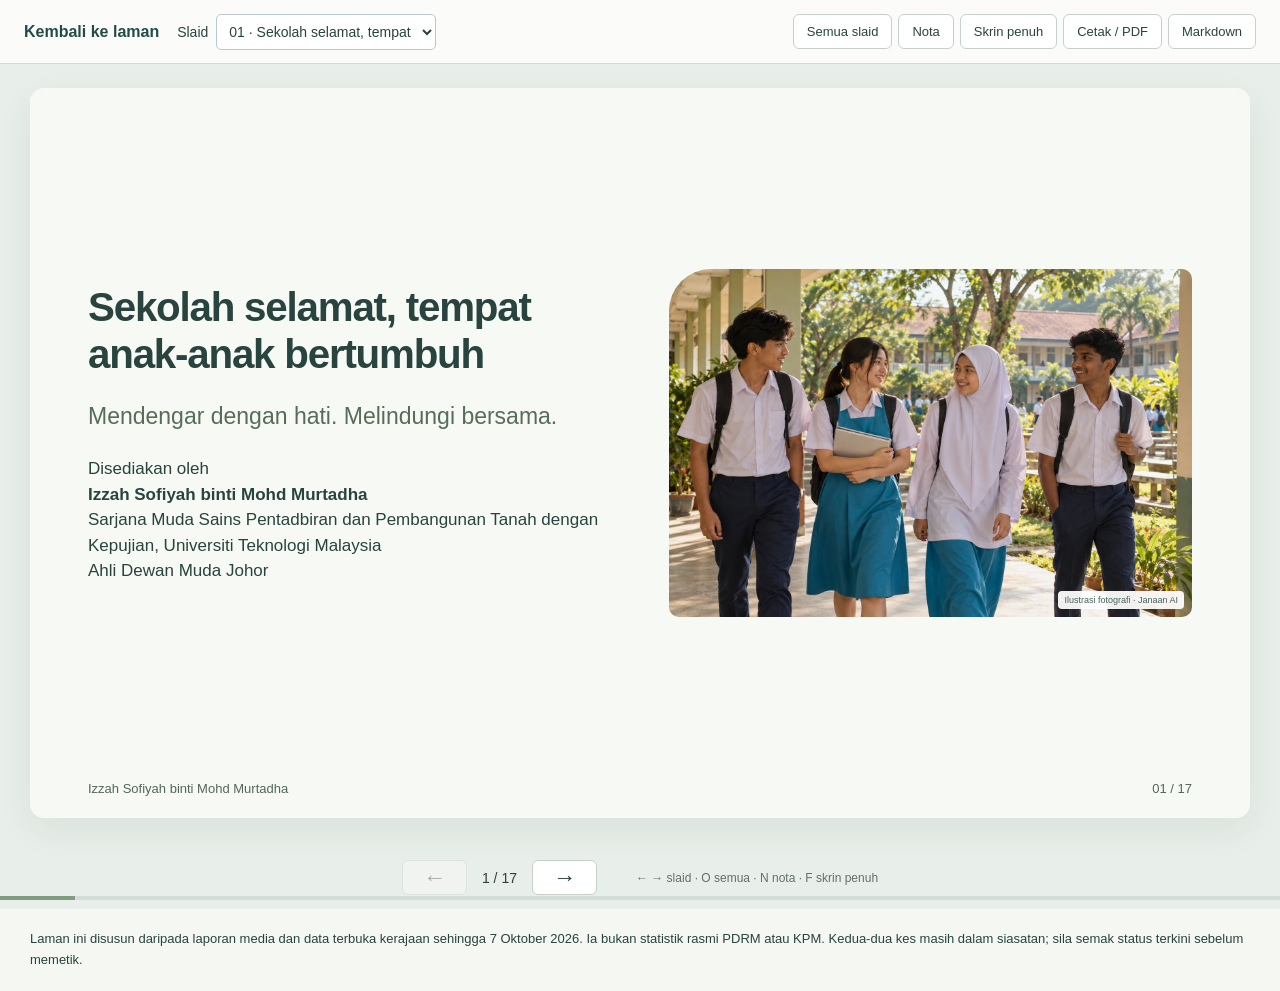
==== commit 7fb35fb9: "Fix slide 10 footer overlap and update presenter details" ====
--- a/slaid/index.html
+++ b/slaid/index.html
@@ -7,11 +7,22 @@
 /* Photographic layouts are authored into each slide, rather than a separate gallery. */
 .slide.with-photo.ribbon.active,.overview .slide.with-photo.ribbon{display:grid;grid-template-columns:minmax(0,1fr) 29%;gap:34px}.slide.with-photo.ribbon .slide-photo{height:100%;max-height:440px;aspect-ratio:auto;border-radius:55px 10px 10px 10px}.slide.with-photo.ribbon .slide-photo img{object-fit:cover;object-position:50% 50%}.slide.with-photo.ribbon h1{font-size:36px}.slide.with-photo.ribbon h2{font-size:22px}.slide.with-photo.ribbon ul{gap:20px}.slide.with-photo.ribbon li{font-size:20px}.slide.with-photo.ribbon blockquote{font-size:21px}.slide.with-photo.process li{padding-left:47px}.slide.with-photo.process li:before{font-size:17px;width:30px;height:30px}.slide.with-photo:not(.cover):not(.closing) .slide-photo{box-shadow:0 9px 22px #234c4912}@media(max-width:800px){.slide.with-photo.ribbon.active,.overview .slide.with-photo.ribbon{display:flex}.slide.with-photo.ribbon .slide-photo{height:auto;max-height:none;aspect-ratio:3/2}.slide.with-photo.ribbon .slide-photo img{object-fit:contain}.slide.with-photo.ribbon h1{font-size:32px}}@media print{.slide.with-photo.ribbon,.js .slide.with-photo.ribbon.active{grid-template-columns:minmax(0,1fr) 29%}.slide.with-photo.ribbon h1{font-size:28pt}.slide.with-photo.ribbon li{font-size:15pt}}
 
-.slide h2{color:#596c5b}.slide footer{color:#53665c}.slide.closing footer{color:#c6d6cf}</style></head>
+.slide h2{color:#596c5b}.slide footer{color:#53665c}.slide.closing footer{color:#c6d6cf}
+/* Keep the table and its footer in document flow at every viewport height. */
+.js #slaid-10.active{height:auto;min-height:calc(100dvh - 170px);justify-content:center;padding-bottom:24px}
+#slaid-10 .slide-content{margin:0}
+#slaid-10 .table-wrap{margin-bottom:0}
+#slaid-10 table{font-size:clamp(16px,1.5vw,21px);line-height:1.4}
+#slaid-10 th,#slaid-10 td{padding:12px 14px}
+#slaid-10 footer{position:static;margin-top:24px;flex-shrink:0;gap:20px}
+.slide.cover .presenter-credit{font-size:17px;line-height:1.5}
+@media(max-width:800px){.slide.cover .presenter-credit{font-size:16px}#slaid-10 table{min-width:560px;font-size:16px}}
+@media print{.js #slaid-10.active,#slaid-10{min-height:0!important;height:100vh!important}#slaid-10 table{font-size:14pt}.slide.cover .presenter-credit{font-size:13pt}}
+</style></head>
 <body><header class="toolbar"><a class="brand" href="../slaid.html">Kembali ke laman</a><label class="jump">Slaid <select id="jump" aria-label="Pilih slaid"><option value="1">01 · Sekolah selamat, tempat anak-anak bertumbuh</option><option value="2">02 · Kita mahu mereka datang dengan harapan, pulang dengan senyuman.</option><option value="3">03 · Melihat sekolah melalui mata seorang anak</option><option value="4">04 · Sebelum mencari jawapan, mari memahami.</option><option value="5">05 · Ada anak yang ingin bercerita, tetapi belum berani.</option><option value="6">06 · Perlindungan tumbuh apabila kita bergerak bersama</option><option value="7">07 · Kehadiran kita boleh membawa makna</option><option value="8">08 · Apabila seorang anak mula bercerita…</option><option value="9">09 · Rumah dan sekolah, satu lingkungan sokongan</option><option value="10">10 · Teknologi boleh mendekatkan bantuan</option><option value="11">11 · Bayangkan satu butang bantuan ditekan.</option><option value="12">12 · Menjaga keselamatan, memelihara maruah</option><option value="13">13 · Kita boleh bermula, langkah demi langkah.</option><option value="14">14 · Bagaimana kita tahu usaha ini membantu?</option><option value="15">15 · Tiga ikhtiar untuk masa hadapan mereka</option><option value="16">16 · Teknologi membantu. Kasih dan tanggungjawab melindungi.</option><option value="17">17 · Asas kandungan dan batas tafsiran</option></select></label><div class="actions"><button id="overview" title="Semua slaid (O)" aria-pressed="false">Semua slaid</button><button id="notes" title="Nota pembentang (N)" aria-pressed="false">Nota</button><button id="fullscreen" title="Skrin penuh (F)">Skrin penuh</button><button id="print">Cetak / PDF</button><a href="slides.md" download>Markdown</a></div></header>
 <main id="deck"><section class="slide cover with-photo" id="slaid-1" aria-label="Slaid 1: Sekolah selamat, tempat anak-anak bertumbuh" tabindex="-1"><div class="slide-content"><h1>Sekolah selamat, tempat anak-anak bertumbuh</h1>
 <h2>Mendengar dengan hati. Melindungi bersama.</h2>
-<p>Pembentang: <strong>Izzah Sofiyah binti Mohd Murtadha</strong></p></div><figure class="slide-photo"><img src="assets/sahabat-sekolah.png" alt="Sahabat berjalan bersama di sekolah; ilustrasi fotografi AI"><figcaption>Ilustrasi fotografi · Janaan AI</figcaption></figure><footer><span>Izzah Sofiyah binti Mohd Murtadha</span><span>01 / 17</span></footer></section><section class="slide photo with-photo" id="slaid-2" aria-label="Slaid 2: Kita mahu mereka datang dengan harapan, pulang dengan senyuman." tabindex="-1"><div class="slide-content"><h1>Kita mahu mereka datang dengan harapan, pulang dengan senyuman.</h1>
+<p class="presenter-credit">Disediakan oleh<br><strong>Izzah Sofiyah binti Mohd Murtadha</strong><br>Sarjana Muda Sains Pentadbiran dan Pembangunan Tanah dengan Kepujian, Universiti Teknologi Malaysia<br>Ahli Dewan Muda Johor</p></div><figure class="slide-photo"><img src="assets/sahabat-sekolah.png" alt="Sahabat berjalan bersama di sekolah; ilustrasi fotografi AI"><figcaption>Ilustrasi fotografi · Janaan AI</figcaption></figure><footer><span>Izzah Sofiyah binti Mohd Murtadha</span><span>01 / 17</span></footer></section><section class="slide photo with-photo" id="slaid-2" aria-label="Slaid 2: Kita mahu mereka datang dengan harapan, pulang dengan senyuman." tabindex="-1"><div class="slide-content"><h1>Kita mahu mereka datang dengan harapan, pulang dengan senyuman.</h1>
 <p>Belajar, berkawan dan membesar tanpa rasa takut.</p>
 <blockquote>Rasa selamat ialah permulaan kepada pembelajaran.</blockquote></div><figure class="slide-photo"><img src="assets/sahabat-sekolah.png" alt="Persahabatan dalam suasana sekolah yang tenang; ilustrasi fotografi AI"><figcaption>Ilustrasi fotografi · Janaan AI</figcaption></figure><footer><span>Izzah Sofiyah binti Mohd Murtadha</span><span>02 / 17</span></footer></section><section class="slide photo with-photo" id="slaid-3" aria-label="Slaid 3: Melihat sekolah melalui mata seorang anak" tabindex="-1"><div class="slide-content"><h1>Melihat sekolah melalui mata seorang anak</h1>
 <ul><li><strong>Di kelas</strong> , berani bertanya.</li><li><strong>Di asrama</strong> , tahu tempat meminta bantuan.</li><li><strong>Bersama rakan, juga dalam talian</strong> , dihormati dan diterima.</li></ul>
